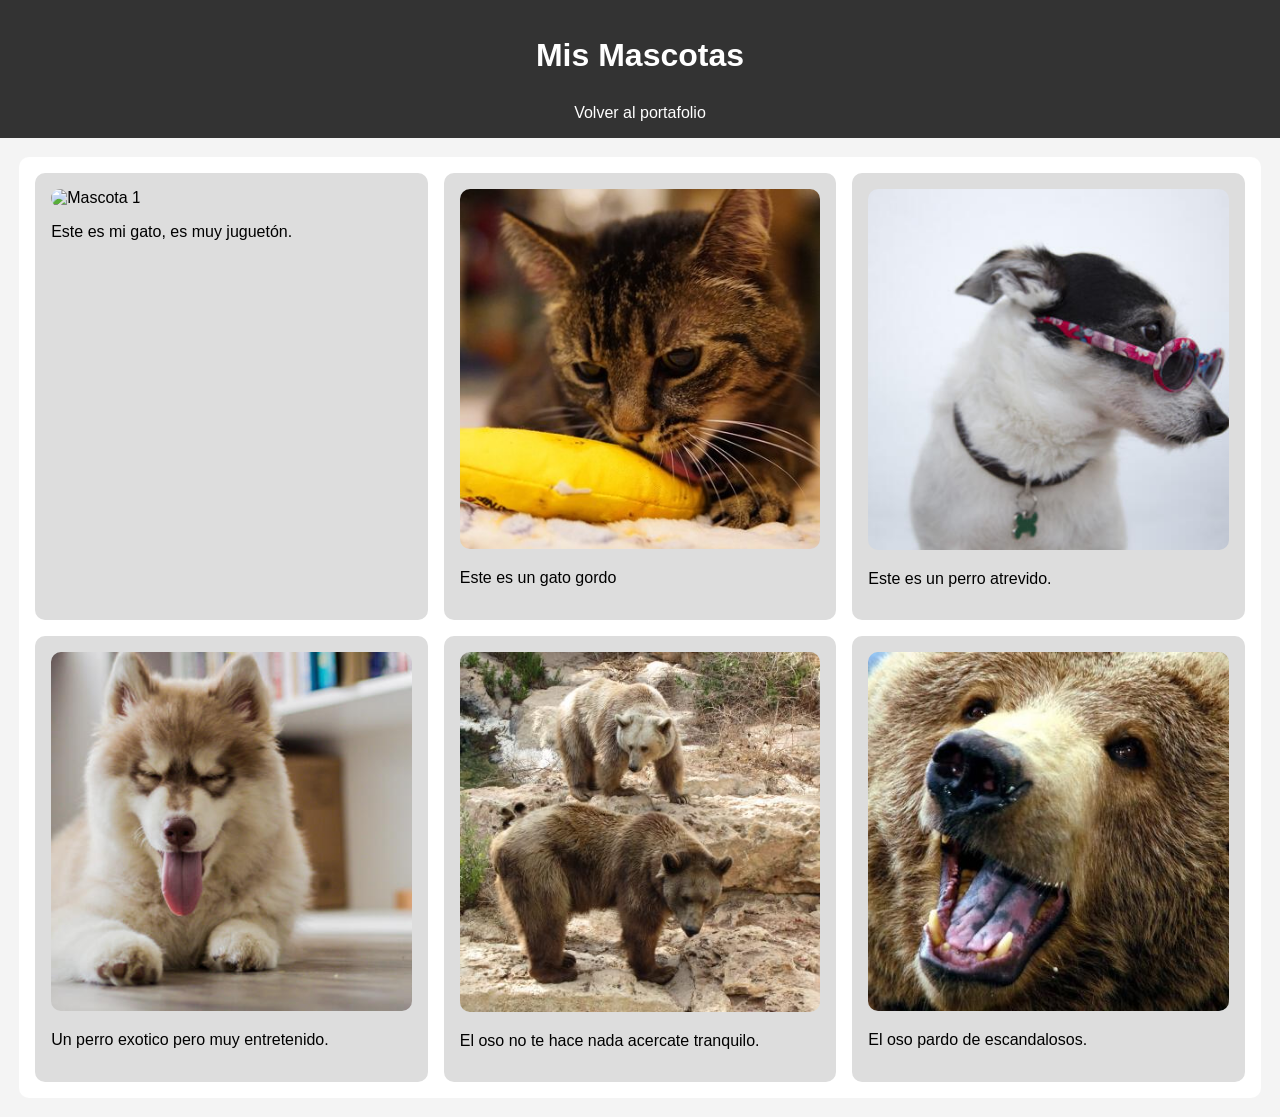
==== src/views/mascotas.html @ ce3b13eb "feat: add mascotas page with modular styles and gallery assets - add new mascotas view - reorganize " ====
<!DOCTYPE html>
<html lang="es">
<head>
    <meta charset="UTF-8">
    <meta name="viewport" content="width=device-width, initial-scale=1.0">
    <title>Mis Mascotas</title>
    <link rel="stylesheet" href="../css/style.css">
</head>
<body>

<header>
    <h1>Mis Mascotas</h1>
    <a href="../../index.html">Volver al portafolio</a>
</header>

<section class="galeria">
    <article class="card">
        <img src="../../public/img/mascota1.jpg" alt="Mascota 1">
        <p>Este es mi gato, es muy juguetón.</p>
    </article>

    <article class="card">
        <img src="../../public/img/mascota2.jfif" alt="Mascota 2">
        <p>Este es un gato gordo</p>
    </article>

    <article class="card">
        <img src="../../public/img/mascota3.jpg" alt="Mascota 3">
        <p>Este es un perro atrevido.</p>
    </article>

    <article class="card">
        <img src="../../public/img/mascota4.jpg" alt="Mascota 3">
        <p>Un perro exotico pero muy entretenido.</p>
    </article>

    <article class="card">
        <img src="../../public/img/mascota5.jpg" alt="Mascota 3">
        <p>El oso no te hace nada acercate tranquilo.</p>
    </article>

    <article class="card">
        <img src="../../public/img/mascota6.jpg" alt="Mascota 3">
        <p>El oso pardo de escandalosos.</p>
    </article>
</section>

</body>
</html>
---- src/css/style.css ----
@import url('./base/reset.css');
@import url('./base/variables.css');

@import url('./layout/header.css');
@import url('./layout/grid.css');

@import url('./components/cards.css');
@import url('./components/buttons.css');

@import url('./pages/mascotas.css');

body {
    font-family: Arial, sans-serif;
    margin: 0;
    background-color: var(--color-fondo);
}

section {
    margin: 1.2rem;
    padding: 1rem;
    background-color: var(--color-blanco);
    border-radius: 10px;
}

form input,
form button {
    display: block;
    margin: 0.6rem 0;
    padding: 0.5rem;
}

.oculto {
    display: none;
}
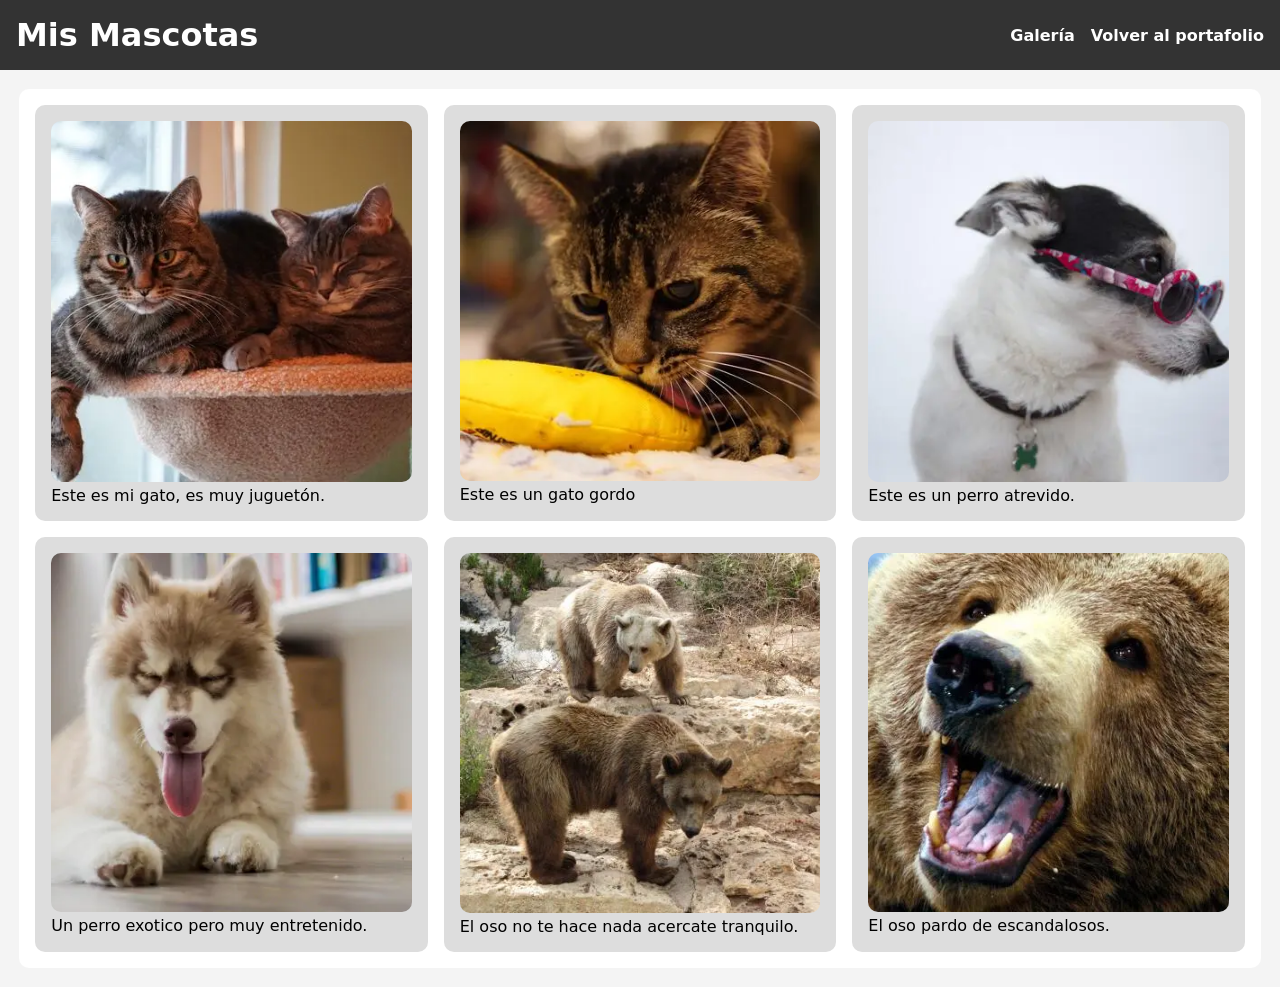
==== commit 16d4a9ab: "feat: mejora la navegacion responsive y optimiza la galeria de mascotas - agrega menu hamburguesa en" ====
--- a/src/views/mascotas.html
+++ b/src/views/mascotas.html
@@ -10,37 +10,46 @@
 
 <header>
     <h1>Mis Mascotas</h1>
-    <a href="../../index.html">Volver al portafolio</a>
+    <input type="checkbox" id="menu-toggle" class="menu-toggle">
+    <label for="menu-toggle" class="menu-button" aria-label="Abrir menu de navegacion">
+        <span></span>
+        <span></span>
+        <span></span>
+    </label>
+    <nav class="site-nav">
+        <a href="#galeria">Galería</a>
+        <a href="../../index.html">Volver al portafolio</a>
+    </nav>
 </header>
 
-<section class="galeria">
+<section id="galeria" class="galeria">
     <article class="card">
-        <img src="../../public/img/mascota1.jpg" alt="Mascota 1">
+        <img src="../../public/img/mascota1.webp" alt="Mascota 1">
         <p>Este es mi gato, es muy juguetón.</p>
     </article>
 
     <article class="card">
-        <img src="../../public/img/mascota2.jfif" alt="Mascota 2">
+        <img src="../../public/img/mascota2.webp" alt="Mascota 2">
         <p>Este es un gato gordo</p>
     </article>
 
     <article class="card">
-        <img src="../../public/img/mascota3.jpg" alt="Mascota 3">
+        <img src="../../public/img/mascota3.webp" alt="Mascota 3">
         <p>Este es un perro atrevido.</p>
     </article>
 
     <article class="card">
-        <img src="../../public/img/mascota4.jpg" alt="Mascota 3">
+        <img src="../../public/img/mascota4.webp" alt="Mascota 4">
         <p>Un perro exotico pero muy entretenido.</p>
     </article>
 
     <article class="card">
-        <img src="../../public/img/mascota5.jpg" alt="Mascota 3">
+        <img src="../../public/img/mascota5.webp" alt="Mascota 5">
         <p>El oso no te hace nada acercate tranquilo.</p>
     </article>
 
     <article class="card">
-        <img src="../../public/img/mascota6.jpg" alt="Mascota 3">
+        <img src="../../public/img/mascota6.webp" alt="Mascota 6">
         <p>El oso pardo de escandalosos.</p>
     </article>
 </section>
--- a/src/css/style.css
+++ b/src/css/style.css
@@ -10,7 +10,7 @@
 @import url('./pages/mascotas.css');
 
 body {
-    font-family: Arial, sans-serif;
+    font-family: system-ui, -apple-system, BlinkMacSystemFont, 'Segoe UI', Roboto, Oxygen, Ubuntu, Cantarell, 'Open Sans', 'Helvetica Neue', sans-serif;
     margin: 0;
     background-color: var(--color-fondo);
 }
